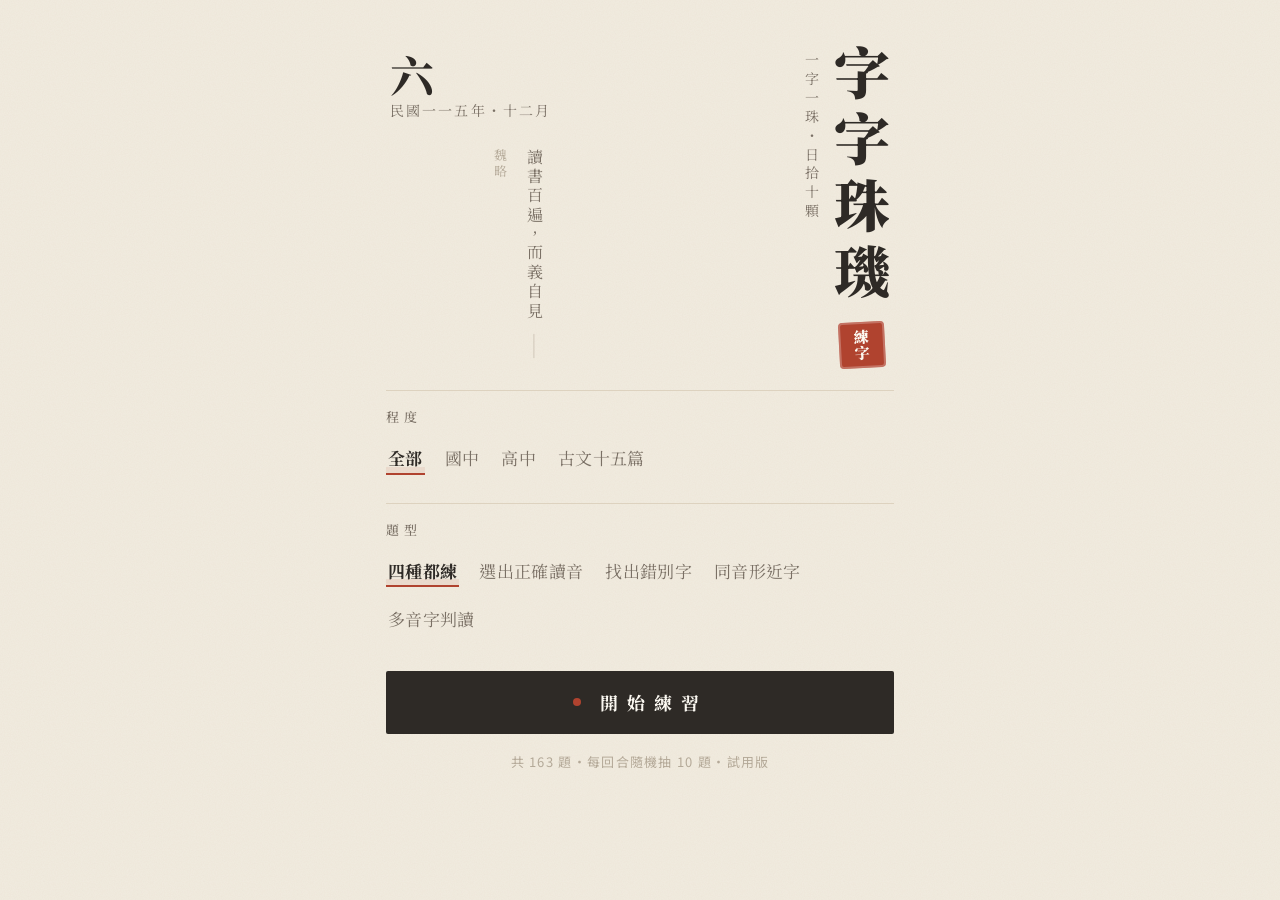
==== index.html @ ec3d63a3 "Add files via upload" ====
<!doctype html>
<html lang="zh-Hant-TW">
<head>
<meta charset="utf-8">
<meta name="viewport" content="width=device-width, initial-scale=1, viewport-fit=cover">
<title>字字珠璣｜字音字形練習</title>
<meta name="description" content="國、高中字音字形課後練習">
<link rel="preconnect" href="https://fonts.googleapis.com">
<link rel="preconnect" href="https://fonts.gstatic.com" crossorigin>
<link href="https://fonts.googleapis.com/css2?family=Noto+Serif+TC:wght@500;700;900&family=Noto+Sans+TC:wght@400;500;700&display=swap" rel="stylesheet">
<link rel="stylesheet" href="style.css">
</head>
<body>
<main id="app" aria-live="polite"></main>
<script src="questions.js"></script>
<script src="questions-classics.js"></script>
<script src="app.js"></script>
</body>
</html>
---- style.css ----
/* 字字珠璣｜文青書房風格：稿紙、朱印、留白 */
:root{
  --paper:#f2ece0; --sheet:#fbf8f1; --ink:#2e2a26; --ink-soft:#7a7065; --ink-faint:#b4a998;
  --rule:#ddd2bf; --grid:#d9a99a; --grid-faint:rgba(190,110,90,.28);
  --vermilion:#b0432f; --vermilion-wash:rgba(176,67,47,.09);
  --moss:#5f7356; --moss-wash:rgba(95,115,86,.12); --ochre:#a07c3c;
  --serif:"Noto Serif TC","Source Han Serif TC","Songti TC","PMingLiU",serif;
  --sans:"Noto Sans TC","PingFang TC","Microsoft JhengHei",sans-serif;
  --grain:url("data:image/svg+xml,%3Csvg xmlns='http://www.w3.org/2000/svg' width='160' height='160'%3E%3Cfilter id='n'%3E%3CfeTurbulence type='fractalNoise' baseFrequency='.85' numOctaves='3' stitchTiles='stitch'/%3E%3CfeColorMatrix values='0 0 0 0 .35 0 0 0 0 .28 0 0 0 0 .2 0 0 0 .07 0'/%3E%3C/filter%3E%3Crect width='100%25' height='100%25' filter='url(%23n)'/%3E%3C/svg%3E");
}
@media (prefers-color-scheme: dark){
  :root{
    --paper:#1c1b19; --sheet:#24221f; --ink:#ece4d6; --ink-soft:#b0a593; --ink-faint:#6f665a;
    --rule:#3a3631; --grid:#8a5446; --grid-faint:rgba(200,120,100,.22);
    --vermilion:#e07a62; --vermilion-wash:rgba(224,122,98,.12);
    --moss:#9db58f; --moss-wash:rgba(157,181,143,.14); --ochre:#d2ad6a;
  }
}
*{box-sizing:border-box}
html,body{margin:0}
body{background:var(--paper) var(--grain);color:var(--ink);font-family:var(--serif);font-size:17px;line-height:1.8;
  -webkit-text-size-adjust:100%;min-height:100vh;letter-spacing:.02em}
#app{max-width:540px;margin:0 auto;padding:20px 16px 56px}
button{font:inherit;color:inherit;cursor:pointer;-webkit-tap-highlight-color:transparent;letter-spacing:inherit}
button:focus-visible{outline:2px solid var(--ochre);outline-offset:3px}

/* ---------- 首頁 ---------- */
.hero{display:flex;justify-content:space-between;align-items:stretch;gap:20px;margin:24px 4px 8px;min-height:300px}
.hero-side{display:flex;flex-direction:column;justify-content:space-between;padding-top:6px}
.date{font-size:14px;color:var(--ink-soft);margin:0;letter-spacing:.15em}
.date b{display:block;font-size:44px;font-weight:700;color:var(--ink);letter-spacing:0;line-height:1.1;font-family:var(--serif)}
.verse{writing-mode:vertical-rl;font-size:16px;color:var(--ink-soft);line-height:2.1;margin:18px 0 0;letter-spacing:.2em;max-height:220px}
.verse cite{font-style:normal;font-size:13px;color:var(--ink-faint);margin-top:12px}
.vtitle{display:flex;gap:10px;align-items:flex-start}
.vtitle h1{writing-mode:vertical-rl;font-weight:900;font-size:56px;line-height:1;letter-spacing:.18em;margin:0;color:var(--ink)}
.vtitle .sub{writing-mode:vertical-rl;font-size:14px;color:var(--ink-soft);letter-spacing:.35em;margin-top:8px}
.seal{display:inline-grid;place-items:center;width:46px;height:46px;background:var(--vermilion);color:var(--sheet);font-weight:900;
  font-size:15px;line-height:1.05;border-radius:4px;transform:rotate(-3deg);margin-top:auto;writing-mode:vertical-rl;letter-spacing:.05em;
  box-shadow:inset 0 0 0 2px rgba(255,255,255,.25)}

.section{margin-top:22px;padding-top:14px;border-top:1px solid var(--rule)}
.section h2{font-size:13px;font-weight:500;color:var(--ink-soft);letter-spacing:.4em;margin:0 0 8px}
.tabs{display:flex;flex-wrap:wrap;gap:4px 18px}
.tab{background:none;border:0;padding:6px 2px;min-height:44px;color:var(--ink-soft);font-size:17px;position:relative}
.tab[aria-pressed="true"]{color:var(--ink);font-weight:700}
.tab[aria-pressed="true"]::after{content:"";position:absolute;left:0;right:0;bottom:6px;height:6px;background:var(--vermilion-wash);
  border-bottom:2px solid var(--vermilion)}
.primary{display:flex;align-items:center;justify-content:center;gap:10px;width:100%;margin-top:30px;background:var(--ink);color:var(--sheet);border:0;
  border-radius:2px;padding:15px;font-size:18px;font-weight:700;letter-spacing:.5em;min-height:54px;text-indent:.5em}
.primary:disabled{opacity:.4}
.primary .dot{width:8px;height:8px;border-radius:50%;background:var(--vermilion)}
.ghost{display:block;width:100%;margin-top:10px;background:transparent;border:1px solid var(--rule);border-radius:2px;padding:12px;min-height:48px;letter-spacing:.3em}
.hint{font-size:13px;color:var(--ink-faint);text-align:center;margin-top:16px;letter-spacing:.1em;font-family:var(--sans)}

/* ---------- 作答 ---------- */
.top{display:flex;align-items:center;gap:12px;margin-bottom:16px;font-family:var(--sans)}
.top .back{border:0;background:transparent;padding:6px 2px;color:var(--ink-soft);min-height:44px;font-size:15px}
.bar{flex:1;height:2px;background:var(--rule);position:relative}
.bar i{position:absolute;left:0;top:-1px;height:4px;background:var(--vermilion);transition:width .3s}
.count{font-size:14px;color:var(--ink-soft);min-width:52px;text-align:right;font-family:var(--serif)}
.card{background:var(--sheet);border:1px solid var(--rule);padding:26px 18px 22px;position:relative;
  box-shadow:0 1px 0 var(--rule),0 12px 24px -18px rgba(60,40,20,.35)}
.card::before{content:"";position:absolute;inset:6px;border:1px solid var(--rule);pointer-events:none}
.tag{display:block;text-align:center;font-size:13px;color:var(--ochre);letter-spacing:.4em;margin-bottom:6px}
.ask{font-size:17px;text-align:center;color:var(--ink);margin:0 0 18px}

/* 稿紙格 */
.grid-row{display:flex;justify-content:center;margin:4px 0 24px}
.cell{width:76px;height:76px;display:grid;place-items:center;font-size:48px;font-weight:700;line-height:1;position:relative;
  border:1.5px solid var(--grid);margin-left:-1.5px;background:
   linear-gradient(var(--grid-faint),var(--grid-faint)) center/100% 1px no-repeat,
   linear-gradient(var(--grid-faint),var(--grid-faint)) center/1px 100% no-repeat}
.cell:first-child{margin-left:0}
.grid-row[style*="--n:5"] .cell{width:60px;height:60px;font-size:38px}
.grid-row[style*="--n:6"] .cell,.grid-row[style*="--n:7"] .cell{width:48px;height:48px;font-size:30px}
.quote{text-align:center;color:var(--ink-soft);font-size:15px;margin:-10px 0 18px;letter-spacing:.15em}
.cell.hl{color:var(--vermilion)}
.cell.hl::after{content:"";position:absolute;bottom:-12px;left:50%;width:6px;height:6px;border-radius:50%;background:var(--vermilion);transform:translateX(-50%)}
.cell.empty{background-color:var(--vermilion-wash)}
.opts{display:grid;grid-template-columns:1fr 1fr;gap:10px}
.opts.wide{grid-template-columns:1fr}
.opt{background:var(--paper);border:1px solid var(--rule);border-radius:2px;padding:12px 8px;min-height:58px;font-size:20px;position:relative;
  transition:border-color .15s,background .15s,transform .1s}
.opt:active{transform:translateY(1px)}
.opt.serif{font-size:30px;font-weight:700}
.opt.zhuyin{font-family:var(--sans);font-size:24px;letter-spacing:.08em}
.opt.pair{font-size:21px;letter-spacing:.1em}
.opt.pair em{font-style:normal;color:var(--vermilion);font-weight:700}
.opt:not(:disabled):hover{border-color:var(--ink-soft)}
.opt.right{border-color:var(--moss);background:var(--moss-wash)}
.opt.wrong{border-color:var(--vermilion);background:var(--vermilion-wash);color:var(--ink-soft);text-decoration:line-through;text-decoration-color:var(--vermilion)}
.opt:disabled{cursor:default}

/* 錯別字：一行稿紙 */
.step{font-size:15px;color:var(--ink-soft);text-align:center;margin:0 0 14px;letter-spacing:.1em}
.sentence{display:flex;flex-wrap:wrap;justify-content:center;margin:0 0 18px;padding:0 2px}
.ch{width:38px;height:44px;border:0;border-bottom:1px solid var(--grid);border-right:1px dashed var(--grid-faint);background:transparent;
  font-size:24px;padding:0;display:grid;place-items:center}
.ch.punct{pointer-events:none;color:var(--ink-faint)}
.ch.picked{background:var(--vermilion-wash);color:var(--vermilion)}
.ch.truth{color:var(--moss);background:var(--moss-wash);box-shadow:inset 0 -3px 0 var(--moss)}
.allright{display:block;margin:0 auto 4px;border:0;border-bottom:1px solid var(--ink-soft);background:transparent;padding:6px 2px;min-height:44px;color:var(--ink-soft);letter-spacing:.2em}

/* ---------- 回饋：便箋＋朱印 ---------- */
.feedback{margin-top:18px;padding:18px 18px 16px 22px;background:var(--sheet);border-left:3px solid var(--rule);position:relative;animation:rise .25s ease;
  background-image:repeating-linear-gradient(transparent 0 31px,var(--rule) 31px 32px);background-position:0 12px}
.feedback.ok{border-left-color:var(--moss)}
.feedback.no{border-left-color:var(--vermilion)}
.stamp{position:absolute;right:14px;top:-14px;width:54px;height:54px;display:grid;place-items:center;border:3px double var(--vermilion);color:var(--vermilion);
  font-size:26px;font-weight:900;border-radius:4px;transform:rotate(-8deg);background:var(--sheet);animation:stamp .35s cubic-bezier(.3,1.6,.5,1)}
.ok .stamp{border-color:var(--moss);color:var(--moss)}
.verdict{font-size:15px;color:var(--ink-soft);letter-spacing:.3em;margin:0}
.answer{font-size:22px;font-weight:700;margin:2px 64px 4px 0;line-height:1.6}
.note{margin:4px 0 0;line-height:2}
.story{margin-top:12px;padding:8px 0 4px 14px;border-left:2px solid var(--vermilion);color:var(--ink)}
.story summary{cursor:pointer;color:var(--vermilion);font-size:14px;letter-spacing:.3em;list-style:none;min-height:28px}
.story summary::-webkit-details-marker{display:none}
.story summary::before{content:"眉批　"}
.story p{margin:4px 0 0;font-size:16px;line-height:1.9}

/* ---------- 結算 ---------- */
.score{display:flex;justify-content:center;align-items:flex-end;gap:18px;margin:30px 0 8px}
.score .num{font-size:88px;font-weight:900;line-height:.9;color:var(--ink)}
.score .num small{font-size:28px;color:var(--ink-faint);font-weight:500}
.score .seal{width:58px;height:58px;font-size:18px;margin:0 0 6px}
.msg{text-align:center;color:var(--ink-soft);margin:14px 0 0;letter-spacing:.15em}
.review{list-style:none;padding:0;margin:0}
.review li{padding:12px 0;border-top:1px dashed var(--rule)}
.review li:first-child{border-top:0}
.review .q{font-size:19px;font-weight:700}
.review .a{font-size:15px;color:var(--ink-soft)}

@keyframes rise{from{opacity:0;transform:translateY(6px)}to{opacity:1;transform:none}}
@keyframes stamp{from{opacity:0;transform:scale(1.8) rotate(-8deg)}to{opacity:1;transform:scale(1) rotate(-8deg)}}
@media (prefers-reduced-motion: reduce){*{animation:none!important;transition:none!important}}
@media (max-width:380px){.cell{width:62px;height:62px;font-size:38px}.ch{width:32px;font-size:21px}.vtitle h1{font-size:48px}}
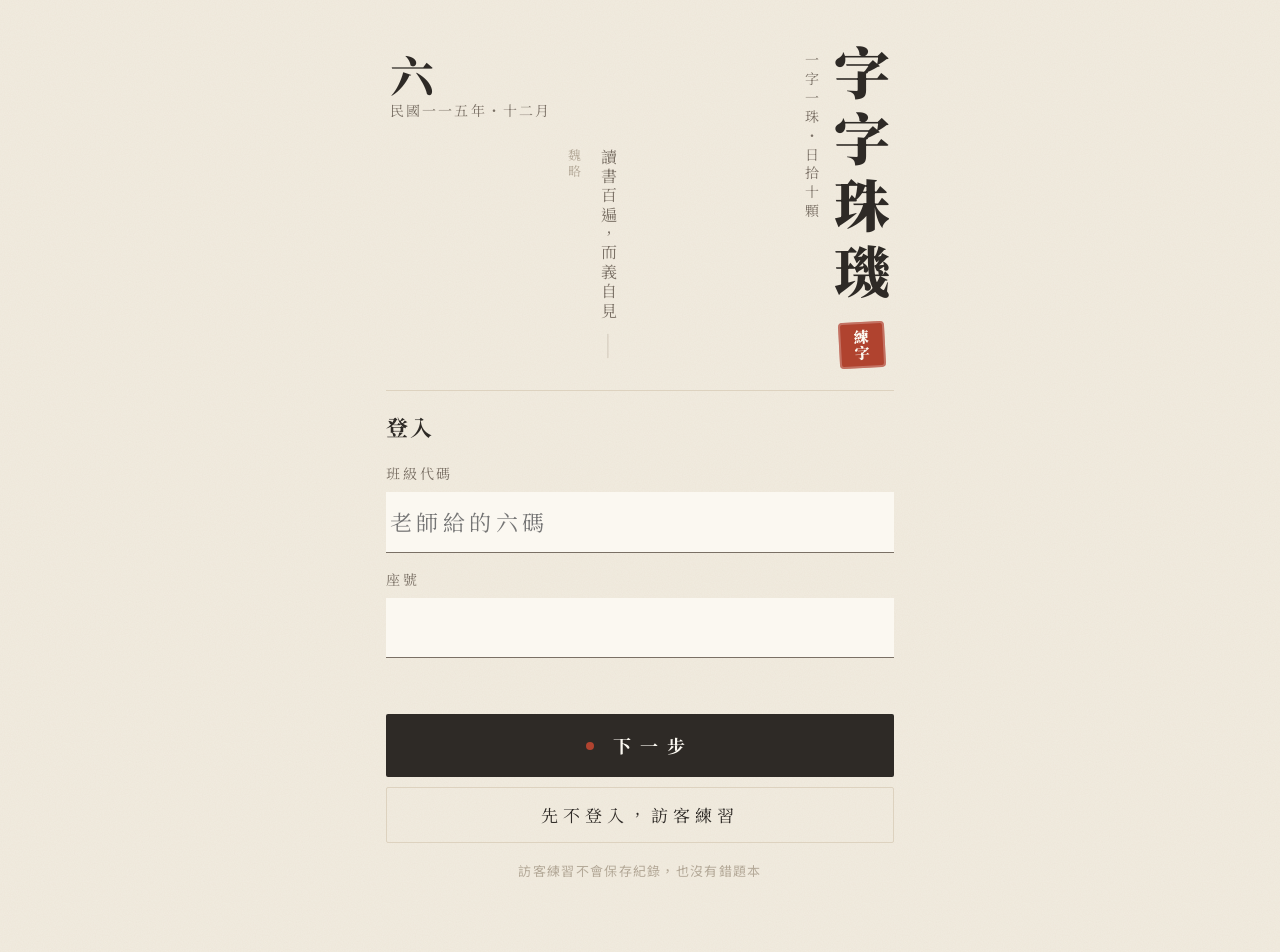
==== commit b3f08a48: "Add files via upload" ====
--- a/index.html
+++ b/index.html
@@ -14,6 +14,7 @@
 <main id="app" aria-live="polite"></main>
 <script src="questions.js"></script>
 <script src="questions-classics.js"></script>
+<script src="questions-idioms.js"></script>
 <script src="app.js"></script>
 </body>
 </html>
--- a/style.css
+++ b/style.css
@@ -134,3 +134,30 @@
 @keyframes stamp{from{opacity:0;transform:scale(1.8) rotate(-8deg)}to{opacity:1;transform:scale(1) rotate(-8deg)}}
 @media (prefers-reduced-motion: reduce){*{animation:none!important;transition:none!important}}
 @media (max-width:380px){.cell{width:62px;height:62px;font-size:38px}.ch{width:32px;font-size:21px}.vtitle h1{font-size:48px}}
+
+/* ---------- 第二階段：登入、錯題本 ---------- */
+.userbar{display:flex;justify-content:space-between;align-items:center;font-family:var(--sans);font-size:14px;color:var(--ink-soft);
+  border-bottom:1px solid var(--rule);padding-bottom:6px}
+.userbar button{border:0;background:none;color:var(--ink-soft);padding:8px 2px;min-height:40px;font-size:14px;text-decoration:underline;text-underline-offset:4px}
+.form label{display:block;font-size:14px;color:var(--ink-soft);letter-spacing:.2em;margin:14px 0 0}
+.form input{display:block;width:100%;margin-top:6px;font:inherit;font-size:22px;letter-spacing:.2em;color:var(--ink);background:var(--sheet);
+  border:0;border-bottom:1.5px solid var(--ink-soft);border-radius:0;padding:10px 4px;min-height:52px;-webkit-appearance:none;appearance:none}
+.form input:focus{outline:none;border-bottom-color:var(--vermilion);background:var(--vermilion-wash)}
+.form .primary{margin-top:22px}
+.err{min-height:1.6em;color:var(--vermilion);font-size:15px;margin:10px 0 0}
+.who{font-size:14px;color:var(--ochre);letter-spacing:.3em;margin:0}
+.form h2{font-size:22px;color:var(--ink);letter-spacing:.1em;font-weight:700;margin:2px 0 4px}
+.book{display:flex;justify-content:space-between;align-items:center;width:100%;margin-top:18px;padding:16px 18px;background:var(--sheet);
+  border:1px solid var(--rule);border-left:4px solid var(--vermilion);text-align:left;min-height:64px}
+.book b{font-size:19px;letter-spacing:.3em}
+.book small{display:block;font-size:13px;color:var(--ink-soft);letter-spacing:.1em}
+.book .due{font-size:14px;color:var(--vermilion);letter-spacing:.1em}
+.book .due b{font-size:22px;letter-spacing:0}
+.page-title{font-weight:900;font-size:34px;letter-spacing:.3em;margin:8px 0 0}
+
+/* ---------- 成語應用 ---------- */
+.stem{font-size:22px;line-height:2;text-align:center;margin:0 0 20px;letter-spacing:.06em}
+.stem .gap{display:inline-block;border-bottom:2px solid var(--vermilion);background:var(--vermilion-wash);margin:0 4px}
+.opt.idiom4{font-size:22px;font-weight:700;letter-spacing:.15em}
+.opt.sent{font-size:17px;text-align:left;line-height:1.7;padding:12px 16px;letter-spacing:.04em}
+.ask .key{color:var(--vermilion);border-bottom:2px solid var(--vermilion);padding:0 2px}
